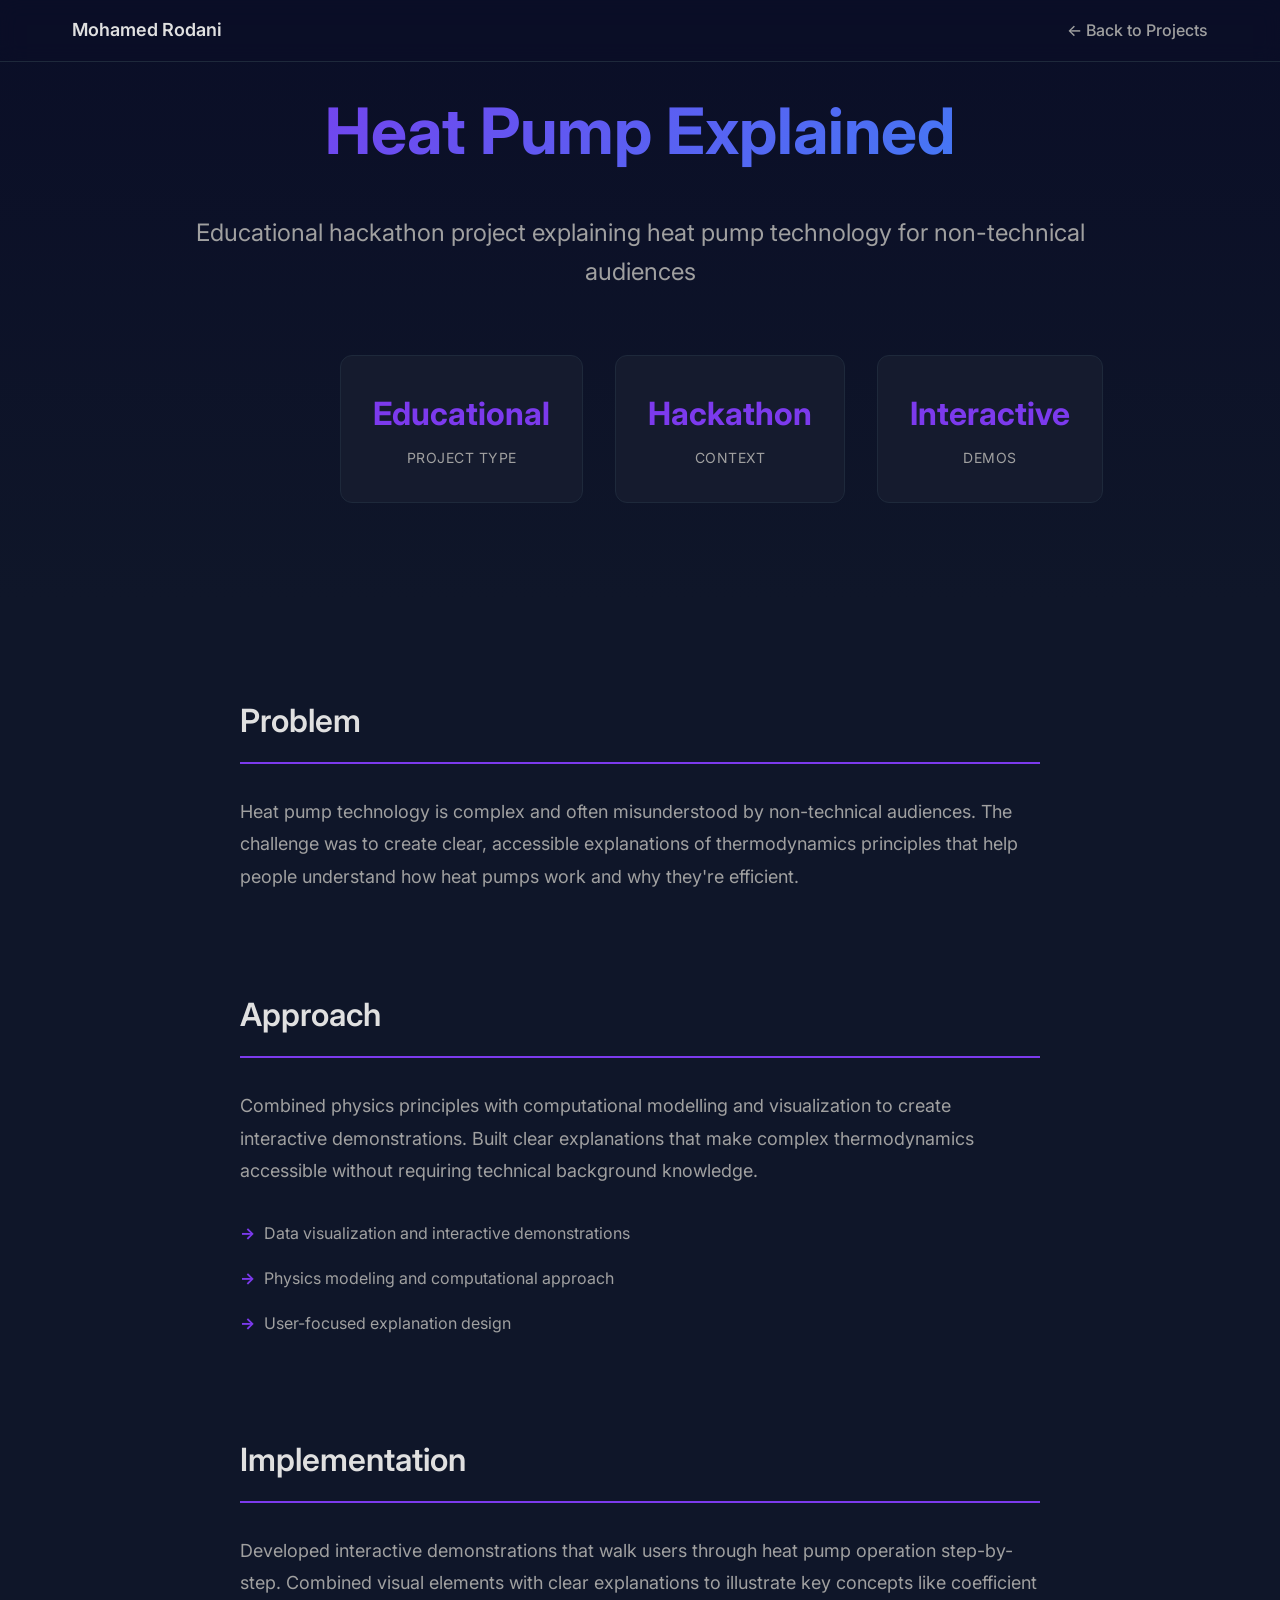
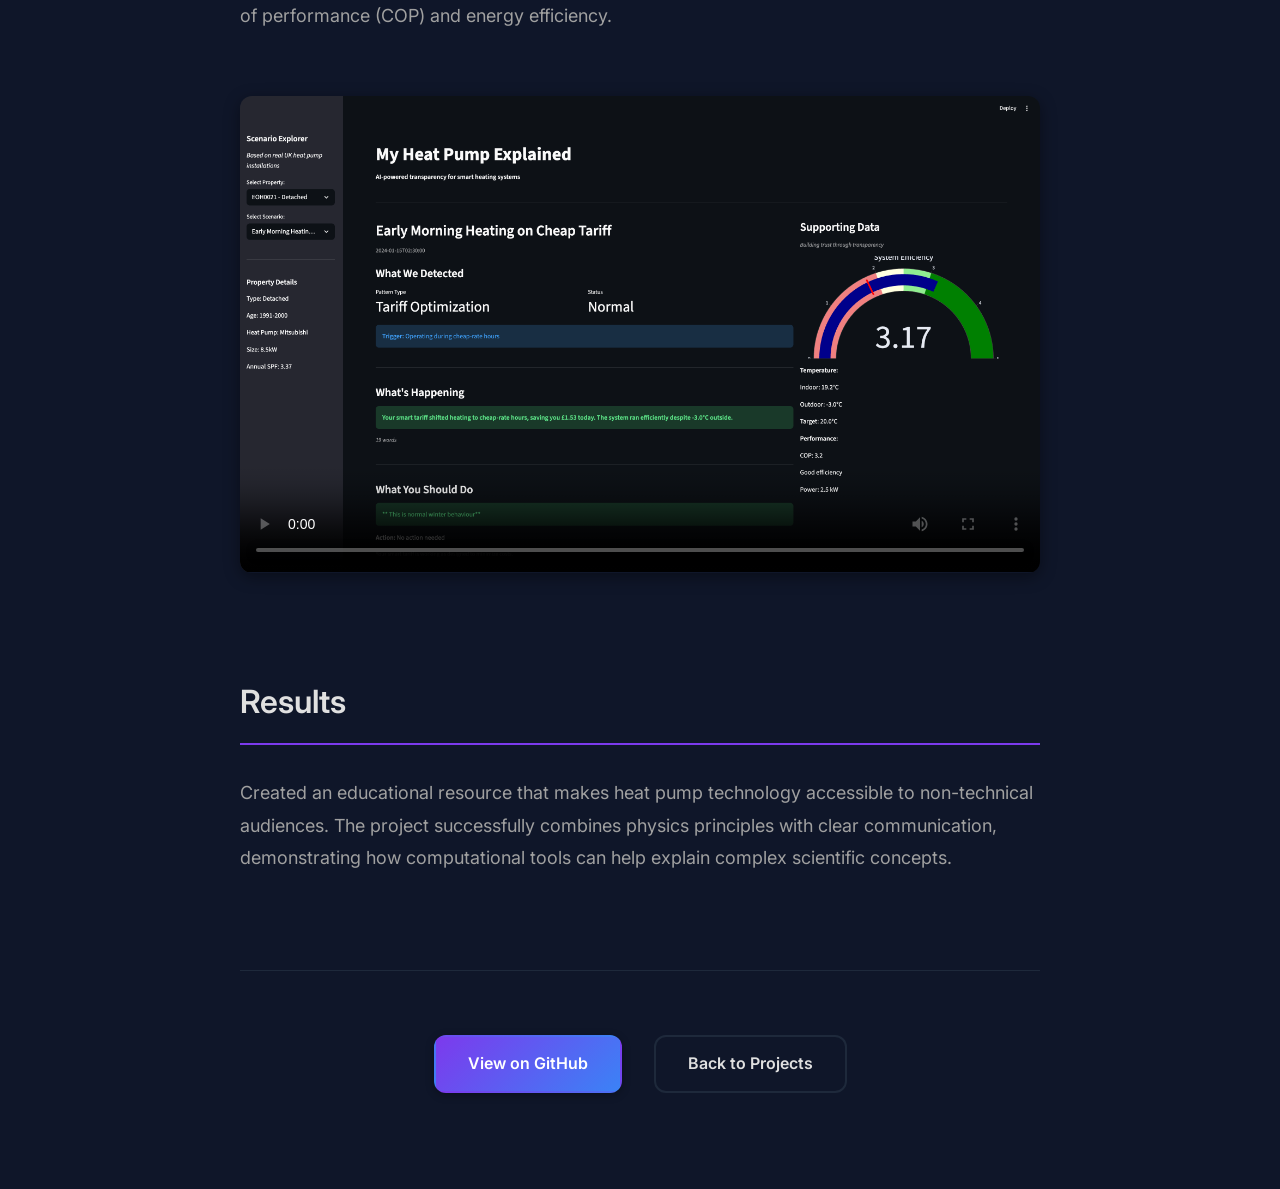
==== projects/heat-pump-explained.html @ 87fb7587 "Add case study pages, project CTAs, GitHub stats fixes, and assets - Added Case Study CTAs to 3 flag" ====
<!DOCTYPE html>
<html lang="en">
<head>
    <meta charset="UTF-8">
    <meta name="viewport" content="width=device-width, initial-scale=1.0">
    <title>Heat Pump Explained - Case Study | Mohamed Rodani</title>
    <link rel="stylesheet" href="../styles.css">
    <link rel="preconnect" href="https://fonts.googleapis.com">
    <link rel="preconnect" href="https://fonts.gstatic.com" crossorigin>
    <link href="https://fonts.googleapis.com/css2?family=Inter:wght@300;400;500;600;700&display=swap" rel="stylesheet">
</head>
<body>
    <!-- Navigation Bar -->
    <nav class="navbar" id="navbar" aria-label="Main navigation">
        <div class="nav-container">
            <div class="nav-logo">
                <a href="../index.html">Mohamed Rodani</a>
            </div>
            <a href="../index.html#projects" class="nav-link">← Back to Projects</a>
        </div>
    </nav>

    <!-- Case Study Hero -->
    <section class="case-study-hero">
        <div class="container">
            <div class="case-study-header reveal">
                <h1 class="case-study-title">Heat Pump Explained</h1>
                <p class="case-study-subtitle">Educational hackathon project explaining heat pump technology for non-technical audiences</p>
                <div class="case-study-metrics">
                    <div class="metric-item">
                        <div class="metric-value">Educational</div>
                        <div class="metric-label">Project Type</div>
                    </div>
                    <div class="metric-item">
                        <div class="metric-value">Hackathon</div>
                        <div class="metric-label">Context</div>
                    </div>
                    <div class="metric-item">
                        <div class="metric-value">Interactive</div>
                        <div class="metric-label">Demos</div>
                    </div>
                </div>
            </div>
        </div>
    </section>

    <!-- Case Study Content -->
    <section class="case-study-content">
        <div class="container">
            <div class="case-study-section reveal">
                <h2>Problem</h2>
                <p>Heat pump technology is complex and often misunderstood by non-technical audiences. The challenge was to create clear, accessible explanations of thermodynamics principles that help people understand how heat pumps work and why they're efficient.</p>
            </div>

            <div class="case-study-section reveal" data-delay="100">
                <h2>Approach</h2>
                <p>Combined physics principles with computational modelling and visualization to create interactive demonstrations. Built clear explanations that make complex thermodynamics accessible without requiring technical background knowledge.</p>
                <ul>
                    <li>Data visualization and interactive demonstrations</li>
                    <li>Physics modeling and computational approach</li>
                    <li>User-focused explanation design</li>
                </ul>
            </div>

            <div class="case-study-section reveal" data-delay="200">
                <h2>Implementation</h2>
                <p>Developed interactive demonstrations that walk users through heat pump operation step-by-step. Combined visual elements with clear explanations to illustrate key concepts like coefficient of performance (COP) and energy efficiency.</p>
                <div class="case-study-media">
                    <video class="case-study-video" controls poster="../assets/heat-pump.png">
                        <source src="../assets/demo_heat_pump_video.mp4" type="video/mp4">
                        Your browser does not support the video tag.
                    </video>
                </div>
            </div>

            <div class="case-study-section reveal" data-delay="300">
                <h2>Results</h2>
                <p>Created an educational resource that makes heat pump technology accessible to non-technical audiences. The project successfully combines physics principles with clear communication, demonstrating how computational tools can help explain complex scientific concepts.</p>
            </div>

            <div class="case-study-cta reveal" data-delay="400">
                <a href="https://github.com/M-Rodani1/My-Heat-pump-explained" target="_blank" class="btn btn-primary" rel="noopener noreferrer">View on GitHub</a>
                <a href="../index.html#projects" class="btn btn-secondary">Back to Projects</a>
            </div>
        </div>
    </section>

    <script src="../script.js"></script>
</body>
</html>
---- styles.css ----
/* ============================================
   CSS Variables & Base Styles
   ============================================ */

:root {
    /* Colors */
    --bg-primary: #0a0e27;
    --bg-secondary: #0f1629;
    --bg-card: #151b2e;
    --text-primary: #e0e0e0;
    --text-secondary: #a0a0a0;
    --accent-purple: #7c3aed;
    --accent-blue: #3b82f6;
    --accent-gradient: linear-gradient(135deg, #7c3aed 0%, #3b82f6 100%);
    --border-color: #1e293b;
    --shadow-sm: 0 2px 8px rgba(0, 0, 0, 0.3);
    --shadow-md: 0 4px 16px rgba(0, 0, 0, 0.4);
    --shadow-lg: 0 8px 32px rgba(124, 58, 237, 0.2);
    
    /* Spacing */
    --spacing-xs: 0.5rem;
    --spacing-sm: 1rem;
    --spacing-md: 2rem;
    --spacing-lg: 4rem;
    --spacing-xl: 6rem;
    
    /* Typography */
    --font-family: 'Inter', -apple-system, BlinkMacSystemFont, 'Segoe UI', sans-serif;
    --font-size-base: 1rem;
    --font-size-sm: 0.875rem;
    --font-size-lg: 1.125rem;
    --font-size-xl: 1.5rem;
    --font-size-2xl: 2rem;
    --font-size-3xl: 3rem;
    --font-size-4xl: 4rem;
    
    /* Transitions */
    --transition-fast: 0.2s ease;
    --transition-base: 0.3s ease;
    --transition-slow: 0.6s ease-out;
    
    /* Border Radius */
    --radius-sm: 0.5rem;
    --radius-md: 0.75rem;
    --radius-lg: 1rem;
}

* {
    margin: 0;
    padding: 0;
    box-sizing: border-box;
}

html {
    scroll-behavior: smooth;
}

body {
    font-family: var(--font-family);
    font-size: var(--font-size-base);
    line-height: 1.6;
    color: var(--text-primary);
    background-color: var(--bg-primary);
    overflow-x: hidden;
}

/* Skip Link for Accessibility */
.skip-link {
    position: absolute;
    top: -40px;
    left: 0;
    background: var(--accent-purple);
    color: white;
    padding: 8px;
    text-decoration: none;
    z-index: 10000;
    border-radius: 0 0 var(--radius-sm) 0;
}

.skip-link:focus {
    top: 0;
}

.container {
    max-width: 1200px;
    margin: 0 auto;
    padding: 0 var(--spacing-md);
}

section {
    padding: var(--spacing-xl) 0;
    min-height: 100vh;
    display: flex;
    flex-direction: column;
    justify-content: center;
}

/* ============================================
   Navigation Bar
   ============================================ */

.navbar {
    position: fixed;
    top: 0;
    left: 0;
    right: 0;
    z-index: 1000;
    background-color: rgba(10, 14, 39, 0.8);
    backdrop-filter: blur(10px);
    border-bottom: 1px solid var(--border-color);
    transition: background-color var(--transition-base), box-shadow var(--transition-base);
}

.navbar.scrolled {
    background-color: rgba(10, 14, 39, 0.95);
    box-shadow: var(--shadow-md);
}

.nav-container {
    max-width: 1200px;
    margin: 0 auto;
    padding: var(--spacing-sm) var(--spacing-md);
    display: flex;
    justify-content: space-between;
    align-items: center;
}

.nav-logo a {
    font-size: var(--font-size-lg);
    font-weight: 600;
    color: var(--text-primary);
    text-decoration: none;
    transition: color var(--transition-fast);
}

.nav-logo a:hover {
    color: var(--accent-purple);
}

.mobile-menu-toggle {
    display: none;
    flex-direction: column;
    gap: 4px;
    background: none;
    border: none;
    cursor: pointer;
    padding: 8px;
    z-index: 1001;
}

.mobile-menu-toggle:focus-visible {
    outline: 2px solid var(--accent-purple);
    outline-offset: 2px;
    border-radius: var(--radius-sm);
}

.mobile-menu-toggle span {
    width: 25px;
    height: 3px;
    background-color: var(--text-primary);
    transition: all 0.3s ease;
    border-radius: 2px;
}

.mobile-menu-toggle.active span:nth-child(1) {
    transform: rotate(45deg) translate(5px, 5px);
}

.mobile-menu-toggle.active span:nth-child(2) {
    opacity: 0;
}

.mobile-menu-toggle.active span:nth-child(3) {
    transform: rotate(-45deg) translate(7px, -6px);
}

.nav-links {
    display: flex;
    list-style: none;
    gap: var(--spacing-md);
}

.nav-link {
    color: var(--text-secondary);
    text-decoration: none;
    font-weight: 500;
    transition: color var(--transition-fast);
    position: relative;
}

.nav-link::after {
    content: '';
    position: absolute;
    bottom: -4px;
    left: 0;
    width: 0;
    height: 2px;
    background: var(--accent-gradient);
    transition: width var(--transition-base);
}

.nav-link:hover,
.nav-link:focus-visible {
    color: var(--text-primary);
    outline: 2px solid var(--accent-purple);
    outline-offset: 4px;
    border-radius: var(--radius-sm);
}

.nav-link:hover::after {
    width: 100%;
}

.nav-link.active {
    color: var(--text-primary);
}

.nav-link.active::after {
    width: 100%;
}

/* Mobile Navigation */
@media (max-width: 768px) {
    .mobile-menu-toggle {
        display: flex;
    }
    
    .nav-links {
        position: fixed;
        top: 60px;
        left: 0;
        right: 0;
        background: rgba(10, 14, 39, 0.98);
        backdrop-filter: blur(10px);
        flex-direction: column;
        padding: 2rem;
        gap: 1.5rem;
        transform: translateX(100%);
        transition: transform 0.3s ease;
        border-top: 1px solid var(--border-color);
        z-index: 1000;
    }
    
    .nav-links.active {
        transform: translateX(0);
    }
    
    .nav-links li {
        width: 100%;
    }
    
    .nav-link {
        display: block;
        width: 100%;
        padding: var(--spacing-sm) 0;
    }
}

/* ============================================
   Hero Section
   ============================================ */

.hero {
    min-height: 100vh;
    display: flex;
    align-items: center;
    padding-top: 80px;
    background: linear-gradient(180deg, var(--bg-primary) 0%, var(--bg-secondary) 100%);
}

.hero-container {
    max-width: 1200px;
    margin: 0 auto;
    padding: 0 var(--spacing-md);
    display: grid;
    grid-template-columns: 1fr 1fr;
    gap: var(--spacing-xl);
    align-items: center;
}

.hero-content {
    animation: fadeUp 0.8s ease-out;
}

.hero-title {
    font-size: var(--font-size-4xl);
    font-weight: 700;
    margin-bottom: var(--spacing-sm);
    background: var(--accent-gradient);
    -webkit-background-clip: text;
    -webkit-text-fill-color: transparent;
    background-clip: text;
}

.hero-subtitle {
    font-size: var(--font-size-xl);
    color: var(--text-secondary);
    margin-bottom: var(--spacing-md);
    font-weight: 500;
}

.hero-subtitle {
    font-size: var(--font-size-xl);
    color: var(--text-primary);
    margin-bottom: var(--spacing-md);
    font-weight: 600;
}

.hero-proof-chips {
    display: flex;
    flex-wrap: wrap;
    gap: var(--spacing-sm);
    margin-bottom: var(--spacing-lg);
}

.proof-chip {
    display: inline-block;
    padding: 0.5rem 1rem;
    background: rgba(124, 58, 237, 0.15);
    border: 1px solid rgba(124, 58, 237, 0.3);
    border-radius: var(--radius-md);
    color: var(--accent-purple);
    font-size: var(--font-size-sm);
    font-weight: 500;
}

.hero-buttons {
    display: flex;
    gap: var(--spacing-md);
    flex-wrap: wrap;
}

.btn {
    padding: 0.875rem 2rem;
    border-radius: var(--radius-md);
    text-decoration: none;
    font-weight: 600;
    transition: all var(--transition-base);
    display: inline-block;
    border: 2px solid transparent;
}

.btn-primary {
    background: var(--accent-gradient);
    color: white;
    box-shadow: var(--shadow-sm);
}

.btn-primary:hover,
.btn-primary:focus-visible {
    transform: translateY(-2px) scale(1.05);
    box-shadow: var(--shadow-lg);
    outline: 2px solid var(--accent-purple);
    outline-offset: 2px;
}

.btn-secondary {
    background: transparent;
    color: var(--text-primary);
    border-color: var(--border-color);
}

.btn-secondary:hover,
.btn-secondary:focus-visible {
    border-color: var(--accent-purple);
    background: rgba(124, 58, 237, 0.1);
    transform: translateY(-2px);
    outline: 2px solid var(--accent-purple);
    outline-offset: 2px;
}

.btn-outline {
    background: transparent;
    color: var(--text-secondary);
    border-color: var(--border-color);
}

.btn-outline:hover,
.btn-outline:focus-visible {
    border-color: var(--accent-purple);
    color: var(--accent-purple);
    background: rgba(124, 58, 237, 0.05);
    outline: 2px solid var(--accent-purple);
    outline-offset: 2px;
}

.cv-buttons {
    display: flex;
    gap: var(--spacing-sm);
    flex-wrap: wrap;
}

.hero-status {
    display: flex;
    justify-content: center;
}

.status-panel {
    background: var(--bg-card);
    border: 1px solid var(--border-color);
    border-radius: var(--radius-lg);
    padding: var(--spacing-lg);
    width: 100%;
    max-width: 400px;
    box-shadow: var(--shadow-md);
    transition: transform var(--transition-base), box-shadow var(--transition-base);
}

.status-panel:hover {
    transform: translateY(-4px);
    box-shadow: var(--shadow-lg);
}

.status-badge {
    display: inline-block;
    padding: var(--spacing-xs) var(--spacing-sm);
    background: rgba(124, 58, 237, 0.2);
    border: 1px solid var(--accent-purple);
    border-radius: var(--radius-sm);
    font-size: var(--font-size-sm);
    color: var(--accent-purple);
    margin-bottom: var(--spacing-md);
    font-weight: 500;
}

.status-tags {
    display: flex;
    flex-wrap: wrap;
    gap: var(--spacing-xs);
    margin-bottom: var(--spacing-md);
}

.tag {
    padding: 0.375rem 0.75rem;
    background: rgba(59, 130, 246, 0.1);
    border: 1px solid rgba(59, 130, 246, 0.3);
    border-radius: var(--radius-sm);
    font-size: var(--font-size-sm);
    color: var(--accent-blue);
}

.status-description {
    margin-top: var(--spacing-md);
    padding-top: var(--spacing-md);
    border-top: 1px solid var(--border-color);
    color: var(--text-secondary);
    font-size: var(--font-size-sm);
    line-height: 1.6;
    text-align: center;
}

.status-stats {
    display: grid;
    grid-template-columns: repeat(3, 1fr);
    gap: var(--spacing-md);
    margin-top: var(--spacing-md);
    padding-top: var(--spacing-md);
    border-top: 1px solid var(--border-color);
}

.stat-item {
    text-align: center;
}

.stat-number {
    font-size: var(--font-size-2xl);
    font-weight: 700;
    color: var(--text-primary);
    margin-bottom: var(--spacing-xs);
}

.stat-label {
    font-size: var(--font-size-sm);
    color: var(--text-secondary);
}

/* Mobile Hero */
@media (max-width: 968px) {
    .hero-container {
        grid-template-columns: 1fr;
        text-align: center;
    }
    
    .hero-title {
        font-size: var(--font-size-3xl);
    }
    
    .hero-buttons {
        justify-content: center;
    }
}

/* ============================================
   Section Titles
   ============================================ */

.section-title {
    font-size: var(--font-size-3xl);
    font-weight: 700;
    margin-bottom: var(--spacing-lg);
    padding-bottom: var(--spacing-md);
    text-align: center;
    color: var(--text-primary);
    border-bottom: 2px solid rgba(255, 255, 255, 0.2);
}

.project-subsection {
    margin-bottom: var(--spacing-xl);
}

.working-on-heading {
    font-size: var(--font-size-2xl);
    font-weight: 600;
    margin-bottom: var(--spacing-md);
    margin-top: var(--spacing-lg);
    padding-bottom: var(--spacing-sm);
    text-align: left;
    color: var(--accent-blue);
    border-bottom: 2px solid rgba(255, 255, 255, 0.2);
    display: flex;
    align-items: center;
    gap: var(--spacing-sm);
}

.working-on-heading::before {
    content: '🚧';
    font-size: 1.5rem;
}

.completed-projects-heading {
    font-size: var(--font-size-2xl);
    font-weight: 600;
    margin-bottom: var(--spacing-md);
    margin-top: var(--spacing-xl);
    padding-bottom: var(--spacing-sm);
    text-align: left;
    color: var(--accent-purple);
    border-bottom: 2px solid rgba(255, 255, 255, 0.2);
    display: flex;
    align-items: center;
    gap: var(--spacing-sm);
}

.completed-projects-heading::before {
    content: '✓';
    font-size: 1.5rem;
    color: var(--accent-purple);
    font-weight: bold;
}

/* ============================================
   Highlights Strip
   ============================================ */

.highlights-strip {
    background: var(--bg-card);
    border-top: 1px solid var(--border-color);
    border-bottom: 1px solid var(--border-color);
    padding: var(--spacing-md) 0;
}

.highlights-grid {
    display: grid;
    grid-template-columns: repeat(auto-fit, minmax(200px, 1fr));
    gap: var(--spacing-md);
}

.highlight-item {
    display: flex;
    flex-direction: column;
    align-items: center;
    text-align: center;
    padding: var(--spacing-md);
    background: var(--bg-primary);
    border: 1px solid var(--border-color);
    border-radius: var(--radius-md);
    text-decoration: none;
    color: var(--text-primary);
    transition: all var(--transition-base);
    cursor: pointer;
}

.highlight-item:hover {
    transform: translateY(-4px);
    border-color: var(--accent-purple);
    box-shadow: var(--shadow-md);
}

.highlight-item svg {
    margin-bottom: var(--spacing-sm);
    color: var(--accent-purple);
}

.highlight-label {
    font-weight: 600;
    margin-bottom: var(--spacing-xs);
    font-size: var(--font-size-sm);
}

.highlight-metric {
    font-size: var(--font-size-xs);
    color: var(--text-secondary);
}

/* ============================================
   About Section
   ============================================ */

.about {
    background-color: var(--bg-secondary);
}

.about-content {
    max-width: 900px;
    margin: 0 auto;
}

.about-intro {
    margin-bottom: var(--spacing-md);
}

.about-intro-text {
    font-size: var(--font-size-lg);
    color: var(--text-primary);
    line-height: 1.8;
    margin-bottom: 0;
}

.about-bullets {
    list-style: none;
    margin-bottom: var(--spacing-md);
    padding: 0;
}

.about-bullets li {
    font-size: var(--font-size-base);
    color: var(--text-secondary);
    line-height: 1.8;
    margin-bottom: var(--spacing-sm);
    padding-left: 1.5rem;
    position: relative;
}

.about-bullets li::before {
    content: '→';
    position: absolute;
    left: 0;
    color: var(--accent-purple);
    font-weight: bold;
}

.about-bullets li strong {
    color: var(--text-primary);
}

.about-expand {
    margin-top: var(--spacing-md);
}

.about-expand-btn {
    background: transparent;
    border: 1px solid var(--border-color);
    color: var(--text-secondary);
    padding: var(--spacing-sm) var(--spacing-md);
    border-radius: var(--radius-md);
    cursor: pointer;
    font-size: var(--font-size-sm);
    font-weight: 500;
    display: flex;
    align-items: center;
    gap: var(--spacing-xs);
    transition: all var(--transition-base);
}

.about-expand-btn:hover,
.about-expand-btn:focus-visible {
    border-color: var(--accent-purple);
    color: var(--accent-purple);
    outline: 2px solid var(--accent-purple);
    outline-offset: 2px;
}

.about-expand-btn[aria-expanded="true"] .expand-icon {
    transform: rotate(180deg);
}

.about-expand-btn .expand-icon {
    transition: transform var(--transition-base);
}

.about-more {
    margin-top: var(--spacing-md);
    padding-top: var(--spacing-md);
    border-top: 1px solid var(--border-color);
}

.about-more p {
    font-size: var(--font-size-base);
    color: var(--text-secondary);
    line-height: 1.8;
    margin-bottom: var(--spacing-md);
}

/* ============================================
   GitHub Stats Section
   ============================================ */

.github-stats {
    background-color: var(--bg-primary);
}

.github-stats-content {
    max-width: 900px;
    margin: 0 auto;
}

.github-stats-card {
    background: var(--bg-card);
    border: 1px solid var(--border-color);
    border-radius: var(--radius-lg);
    padding: var(--spacing-lg);
    box-shadow: var(--shadow-sm);
    text-align: center;
    transition: all var(--transition-base);
}

.github-stats-card:hover {
    transform: translateY(-4px);
    box-shadow: var(--shadow-md);
    border-color: var(--accent-purple);
}

.github-stats-header {
    display: flex;
    align-items: center;
    justify-content: center;
    margin-bottom: var(--spacing-md);
}

.github-stats-header h3 {
    font-size: var(--font-size-xl);
    font-weight: 600;
    color: var(--text-primary);
    margin: 0;
}

.github-stats-grid {
    display: grid;
    grid-template-columns: repeat(4, 1fr);
    gap: var(--spacing-md);
    margin-bottom: var(--spacing-lg);
}

@media (max-width: 768px) {
    .github-stats-grid {
        grid-template-columns: repeat(2, 1fr);
    }
}

.github-stat-item {
    text-align: center;
}

.stat-number {
    font-size: var(--font-size-3xl);
    font-weight: 700;
    color: var(--accent-purple);
    margin-bottom: var(--spacing-xs);
    line-height: 1;
}

.stat-label {
    font-size: var(--font-size-sm);
    color: var(--text-secondary);
    text-transform: uppercase;
    letter-spacing: 0.5px;
}

.github-heatmap-container {
    margin: var(--spacing-lg) 0;
    padding: var(--spacing-md);
    background: rgba(18, 18, 18, 0.5);
    border-radius: var(--radius-md);
    overflow: visible;
    width: 100%;
}

.github-heatmap {
    width: 100%;
    height: auto;
    max-width: 100%;
    border-radius: var(--radius-sm);
    display: block;
    object-fit: contain;
}

.github-featured-repos-container {
    margin: var(--spacing-lg) 0;
    display: grid;
    grid-template-columns: repeat(auto-fit, minmax(280px, 1fr));
    gap: var(--spacing-md);
}

.featured-repo-card {
    background: var(--bg-primary);
    border: 1px solid var(--border-color);
    border-radius: var(--radius-md);
    padding: var(--spacing-md);
    text-decoration: none;
    color: var(--text-primary);
    transition: all var(--transition-base);
    display: block;
}

.featured-repo-card:hover {
    border-color: var(--accent-purple);
    transform: translateY(-4px);
    box-shadow: var(--shadow-md);
}

.repo-header {
    display: flex;
    justify-content: space-between;
    align-items: center;
    margin-bottom: var(--spacing-xs);
}

.repo-name {
    font-size: var(--font-size-lg);
    font-weight: 600;
    color: var(--accent-purple);
    margin: 0;
}

.repo-language {
    font-size: var(--font-size-xs);
    color: var(--text-secondary);
    padding: 0.25rem 0.5rem;
    background: var(--bg-card);
    border-radius: var(--radius-sm);
}

.repo-description {
    color: var(--text-secondary);
    font-size: var(--font-size-sm);
    margin-bottom: var(--spacing-sm);
    line-height: 1.5;
}

.repo-stats {
    display: flex;
    gap: var(--spacing-md);
    align-items: center;
    flex-wrap: wrap;
}

.repo-stat {
    display: flex;
    align-items: center;
    gap: 0.25rem;
    color: var(--text-secondary);
    font-size: var(--font-size-xs);
}

.repo-stat svg {
    width: 14px;
    height: 14px;
}

.repo-updated {
    color: var(--text-secondary);
    font-size: var(--font-size-xs);
    margin-left: auto;
}

.github-actions {
    margin-top: var(--spacing-lg);
    text-align: center;
    display: flex;
    gap: var(--spacing-md);
    justify-content: center;
    flex-wrap: wrap;
}

.github-link-btn {
    display: inline-block;
    padding: 0.75rem 1.5rem;
    background: transparent;
    border: 2px solid var(--accent-purple);
    border-radius: var(--radius-md);
    color: var(--accent-purple);
    text-decoration: none;
    font-weight: 600;
    transition: all var(--transition-base);
}

.github-link-btn:hover {
    background: var(--accent-purple);
    color: white;
    transform: translateY(-2px);
}

.skeleton {
    background: linear-gradient(90deg, var(--bg-card) 25%, var(--border-color) 50%, var(--bg-card) 75%);
    background-size: 200% 100%;
    animation: loading 1.5s infinite;
    border-radius: var(--radius-sm);
}

@keyframes loading {
    0% { background-position: 200% 0; }
    100% { background-position: -200% 0; }
}

/* Respect prefers-reduced-motion */
@media (prefers-reduced-motion: reduce) {
    *,
    *::before,
    *::after {
        animation-duration: 0.01ms !important;
        animation-iteration-count: 1 !important;
        transition-duration: 0.01ms !important;
        scroll-behavior: auto !important;
    }
}

.gcse-details {
    margin-top: var(--spacing-xs);
}

.gcse-details summary {
    cursor: pointer;
    color: var(--text-secondary);
    font-weight: 500;
    list-style: none;
    padding: var(--spacing-xs) 0;
}

.gcse-details summary::-webkit-details-marker {
    display: none;
}

.gcse-details summary::before {
    content: '▶';
    display: inline-block;
    margin-right: var(--spacing-xs);
    transition: transform var(--transition-base);
    color: var(--accent-purple);
}

.gcse-details[open] summary::before {
    transform: rotate(90deg);
}

.gcse-details .timeline-description {
    margin-top: var(--spacing-sm);
    padding-left: 1.5rem;
}

/* ============================================
   Case Study Pages
   ============================================ */

.case-study-hero {
    min-height: 60vh;
    display: flex;
    align-items: center;
    padding-top: 80px;
    background: linear-gradient(180deg, var(--bg-primary) 0%, var(--bg-secondary) 100%);
}

.case-study-header {
    text-align: center;
    max-width: 900px;
    margin: 0 auto;
}

.case-study-title {
    font-size: var(--font-size-4xl);
    font-weight: 700;
    margin-bottom: var(--spacing-md);
    background: var(--accent-gradient);
    -webkit-background-clip: text;
    -webkit-text-fill-color: transparent;
    background-clip: text;
}

.case-study-subtitle {
    font-size: var(--font-size-xl);
    color: var(--text-secondary);
    margin-bottom: var(--spacing-lg);
    line-height: 1.6;
}

.case-study-metrics {
    display: grid;
    grid-template-columns: repeat(3, 1fr);
    gap: var(--spacing-md);
    max-width: 600px;
    margin: 0 auto;
}

.metric-item {
    text-align: center;
    padding: var(--spacing-md);
    background: var(--bg-card);
    border: 1px solid var(--border-color);
    border-radius: var(--radius-md);
}

.metric-value {
    font-size: var(--font-size-2xl);
    font-weight: 700;
    color: var(--accent-purple);
    margin-bottom: var(--spacing-xs);
}

.metric-label {
    font-size: var(--font-size-sm);
    color: var(--text-secondary);
    text-transform: uppercase;
    letter-spacing: 0.5px;
}

.case-study-content {
    background-color: var(--bg-secondary);
    padding: var(--spacing-xl) 0;
}

.case-study-section {
    max-width: 800px;
    margin: 0 auto var(--spacing-xl);
}

.case-study-section h2 {
    font-size: var(--font-size-2xl);
    font-weight: 600;
    color: var(--text-primary);
    margin-bottom: var(--spacing-md);
    padding-bottom: var(--spacing-sm);
    border-bottom: 2px solid var(--accent-purple);
}

.case-study-section p {
    color: var(--text-secondary);
    line-height: 1.8;
    margin-bottom: var(--spacing-md);
    font-size: var(--font-size-lg);
}

.case-study-section ul {
    list-style: none;
    padding: 0;
    margin: var(--spacing-md) 0;
}

.case-study-section ul li {
    color: var(--text-secondary);
    line-height: 1.8;
    padding-left: 1.5rem;
    position: relative;
    margin-bottom: var(--spacing-sm);
}

.case-study-section ul li::before {
    content: '→';
    position: absolute;
    left: 0;
    color: var(--accent-purple);
    font-weight: bold;
}

.case-study-media {
    margin: var(--spacing-lg) 0;
    text-align: center;
}

.case-study-image {
    max-width: 100%;
    height: auto;
    border-radius: var(--radius-md);
    box-shadow: var(--shadow-md);
    cursor: pointer;
}

.case-study-video {
    max-width: 100%;
    border-radius: var(--radius-md);
    box-shadow: var(--shadow-md);
}

.case-study-cta {
    max-width: 800px;
    margin: var(--spacing-xl) auto 0;
    display: flex;
    gap: var(--spacing-md);
    justify-content: center;
    flex-wrap: wrap;
    padding-top: var(--spacing-lg);
    border-top: 1px solid var(--border-color);
}

@media (max-width: 768px) {
    .case-study-metrics {
        grid-template-columns: 1fr;
    }
    
    .case-study-title {
        font-size: var(--font-size-3xl);
    }
    
    .case-study-cta {
        flex-direction: column;
    }
    
    .case-study-cta .btn {
        width: 100%;
    }
}

/* ============================================
   Projects Section
   ============================================ */

.projects-grid {
    display: grid;
    grid-template-columns: repeat(auto-fit, minmax(300px, 1fr));
    gap: var(--spacing-md);
    margin-top: var(--spacing-lg);
}

.project-card {
    background: var(--bg-card);
    border: 1px solid var(--border-color);
    border-radius: var(--radius-lg);
    padding: var(--spacing-lg);
    transition: all var(--transition-base);
    box-shadow: var(--shadow-sm);
    display: flex;
    flex-direction: column;
    height: auto;
}

.project-card:hover {
    transform: translateY(-8px);
    box-shadow: var(--shadow-lg);
    border-color: var(--accent-purple);
}

.project-header {
    display: flex;
    justify-content: space-between;
    align-items: flex-start;
    margin-bottom: var(--spacing-sm);
    gap: var(--spacing-sm);
}

.project-title {
    font-size: var(--font-size-xl);
    font-weight: 600;
    color: var(--text-primary);
    margin: 0;
    flex: 1;
}

.project-external-link {
    color: var(--text-secondary);
    text-decoration: none;
    display: flex;
    align-items: center;
    transition: color var(--transition-fast), transform var(--transition-fast);
    flex-shrink: 0;
}

.project-external-link:hover {
    color: var(--accent-purple);
    transform: translate(2px, -2px);
}

.project-external-link svg {
    width: 20px;
    height: 20px;
}

.project-description {
    color: var(--text-secondary);
    margin-bottom: var(--spacing-md);
    line-height: 1.7;
}

.project-results-chips {
    display: flex;
    flex-wrap: wrap;
    gap: var(--spacing-xs);
    margin-bottom: var(--spacing-md);
}

.result-chip {
    display: inline-block;
    padding: 0.375rem 0.75rem;
    background: rgba(124, 58, 237, 0.15);
    border: 1px solid rgba(124, 58, 237, 0.3);
    border-radius: var(--radius-sm);
    color: var(--accent-purple);
    font-size: var(--font-size-sm);
    font-weight: 500;
}

.project-ownership {
    list-style: none;
    padding: 0;
    margin-bottom: var(--spacing-md);
}

.project-ownership li {
    color: var(--text-secondary);
    font-size: var(--font-size-sm);
    line-height: 1.6;
    padding-left: 1.5rem;
    position: relative;
    margin-bottom: var(--spacing-xs);
}

.project-ownership li::before {
    content: '→';
    position: absolute;
    left: 0;
    color: var(--accent-purple);
    font-weight: bold;
}

.project-cta-buttons {
    display: flex;
    gap: var(--spacing-sm);
    flex-wrap: wrap;
    margin-bottom: var(--spacing-md);
}

.project-cta-buttons .btn {
    flex: 1;
    min-width: 120px;
    text-align: center;
}

.project-media {
    width: 100%;
    background: #000;
    border-radius: var(--radius-md);
    margin-bottom: var(--spacing-sm);
    display: flex;
    align-items: center;
    justify-content: center;
    overflow: hidden;
}

.project-placeholder {
    background: var(--bg-card);
    border: 1px solid var(--border-color);
    border-radius: var(--radius-lg);
    padding: var(--spacing-lg);
    text-align: center;
    font-family: var(--font-family);
    display: flex;
    flex-direction: column;
    align-items: center;
    justify-content: center;
    gap: var(--spacing-md);
    width: 100%;
    height: 100%;
}

.project-placeholder-title {
    color: var(--accent-purple);
    font-size: 1.5rem;
    font-weight: 600;
    letter-spacing: 0.05em;
    text-transform: lowercase;
}

.project-placeholder-text {
    color: var(--text-secondary);
    font-size: var(--font-size-base);
    line-height: 1.6;
    max-width: 500px;
}

.project-image {
    width: 100%;
    height: auto;
    object-fit: contain;
    border-radius: var(--radius-md);
    cursor: pointer;
    transition: opacity var(--transition-fast);
    display: block;
}

.project-image:hover {
    opacity: 0.9;
}

.project-video {
    width: 100%;
    height: 100%;
    object-fit: contain;
    border-radius: var(--radius-md);
    background: #000;
}

.project-links {
    display: flex;
    flex-wrap: wrap;
    gap: var(--spacing-sm);
    margin-top: var(--spacing-md);
    margin-bottom: var(--spacing-sm);
}

.project-link {
    display: inline-flex;
    align-items: center;
    padding: 0.5rem 1rem;
    background: transparent;
    border: 1px solid var(--accent-purple);
    border-radius: var(--radius-md);
    color: var(--accent-purple);
    text-decoration: none;
    font-size: var(--font-size-sm);
    font-weight: 500;
    transition: all var(--transition-base);
}

.project-link:hover {
    background: var(--accent-purple);
    color: white;
    transform: translateY(-2px);
    box-shadow: 0 4px 12px rgba(124, 58, 237, 0.3);
}

.project-link svg {
    width: 16px;
    height: 16px;
    margin-right: 0.5rem;
}

.project-tech {
    display: flex;
    flex-wrap: wrap;
    gap: var(--spacing-xs);
    margin-top: var(--spacing-sm);
}

.tech-badge {
    padding: 0.375rem 0.75rem;
    background: rgba(30, 41, 59, 0.8);
    border: 1px solid var(--border-color);
    border-radius: var(--radius-sm);
    font-size: var(--font-size-sm);
    color: var(--text-secondary);
    transition: all var(--transition-fast);
}

.tech-badge:hover {
    border-color: var(--accent-purple);
    color: var(--text-primary);
}

/* ============================================
   Experience Section
   ============================================ */

.experience {
    background-color: var(--bg-secondary);
}

.education {
    background-color: var(--bg-primary);
}

.timeline {
    max-width: 800px;
    margin: 0 auto;
    position: relative;
    padding-left: var(--spacing-md);
}

.timeline::before {
    content: '';
    position: absolute;
    left: 0;
    top: 0;
    bottom: 0;
    width: 2px;
    background: var(--accent-gradient);
}

.timeline-item {
    position: relative;
    margin-bottom: var(--spacing-xl);
    padding-left: var(--spacing-lg);
}

.timeline-item::before {
    content: '';
    position: absolute;
    left: -6px;
    top: 0;
    width: 12px;
    height: 12px;
    border-radius: 50%;
    background: var(--accent-purple);
    border: 2px solid var(--bg-secondary);
}

.timeline-content {
    background: var(--bg-card);
    border: 1px solid var(--border-color);
    border-radius: var(--radius-lg);
    padding: var(--spacing-lg);
    box-shadow: var(--shadow-sm);
    transition: all var(--transition-base);
}

.timeline-content:hover {
    transform: translateX(8px);
    box-shadow: var(--shadow-md);
    border-color: var(--accent-purple);
}

.timeline-date {
    color: var(--accent-purple);
    font-weight: 600;
    font-size: var(--font-size-sm);
    margin-bottom: var(--spacing-xs);
}

.timeline-title {
    font-size: var(--font-size-xl);
    font-weight: 600;
    margin-bottom: var(--spacing-xs);
    color: var(--text-primary);
}

.timeline-role {
    color: var(--accent-blue);
    font-weight: 500;
    margin-bottom: var(--spacing-sm);
}

.timeline-description {
    color: var(--text-secondary);
    line-height: 1.7;
    list-style: none;
    padding-left: 0;
    margin: 0;
}

.timeline-description li {
    margin-bottom: var(--spacing-sm);
    padding-left: var(--spacing-md);
    position: relative;
}

.timeline-description li::before {
    content: '▹';
    position: absolute;
    left: 0;
    color: var(--accent-purple);
}

.timeline-description li:last-child {
    margin-bottom: 0;
}

.timeline-description strong {
    color: var(--text-primary);
    font-weight: 600;
}

/* ============================================
   Recent Activity Timeline
   ============================================ */

.highlights {
    background-color: var(--bg-primary);
}

.highlights-list {
    display: grid;
    grid-template-columns: repeat(auto-fit, minmax(280px, 1fr));
    gap: var(--spacing-md);
    max-width: 1000px;
    margin: 0 auto;
}

.highlight-card {
    background: var(--bg-card);
    padding: var(--spacing-md);
    border-radius: var(--radius-md);
    border: 1px solid var(--border-color);
    transition: all var(--transition-base);
}

.highlight-card:hover {
    transform: translateY(-4px);
    border-color: var(--accent-purple);
    box-shadow: var(--shadow-md);
}

.highlight-card-title {
    font-size: var(--font-size-lg);
    color: var(--text-primary);
    margin-bottom: var(--spacing-xs);
    font-weight: 600;
}

.highlight-card-description {
    color: var(--text-secondary);
    line-height: 1.6;
    font-size: var(--font-size-sm);
}

.activity-content {
    background: var(--bg-card);
    border: 1px solid var(--border-color);
    border-radius: var(--radius-md);
    padding: var(--spacing-md);
    transition: all var(--transition-base);
}

.activity-content:hover {
    transform: translateX(4px);
    box-shadow: var(--shadow-sm);
    border-color: var(--accent-purple);
}

.activity-title {
    font-size: var(--font-size-lg);
    font-weight: 600;
    margin-bottom: var(--spacing-xs);
    color: var(--text-primary);
}

.activity-description {
    color: var(--text-secondary);
    font-size: var(--font-size-sm);
    line-height: 1.6;
    margin: 0;
}

/* ============================================
   Skills Section
   ============================================ */

.skills-grid {
    display: grid;
    grid-template-columns: repeat(auto-fit, minmax(250px, 1fr));
    gap: var(--spacing-md);
    margin-top: var(--spacing-lg);
}

.skill-card {
    background: var(--bg-card);
    border: 1px solid var(--border-color);
    border-radius: var(--radius-lg);
    padding: var(--spacing-lg);
    transition: all var(--transition-base);
    box-shadow: var(--shadow-sm);
}

.skill-card:hover {
    transform: scale(1.05);
    border-color: var(--accent-purple);
    box-shadow: var(--shadow-md);
}

.skill-category {
    font-size: var(--font-size-xl);
    font-weight: 600;
    margin-bottom: var(--spacing-md);
    color: var(--text-primary);
    border-bottom: 2px solid var(--accent-purple);
    padding-bottom: var(--spacing-xs);
}

.skills-legend {
    display: flex;
    justify-content: center;
    gap: var(--spacing-md);
    margin-bottom: var(--spacing-lg);
    flex-wrap: wrap;
}

.legend-item {
    display: flex;
    align-items: center;
    gap: var(--spacing-xs);
    color: var(--text-secondary);
    font-size: var(--font-size-sm);
}

.legend-dot {
    width: 12px;
    height: 12px;
    border-radius: 50%;
    display: inline-block;
}

.legend-dot.proficient {
    background: var(--accent-purple);
    box-shadow: 0 0 8px rgba(124, 58, 237, 0.5);
}

.legend-dot.comfortable {
    background: var(--accent-blue);
    box-shadow: 0 0 8px rgba(59, 130, 246, 0.5);
}

.legend-dot.learning {
    background: var(--text-secondary);
}

.skill-card-proficient {
    border-color: var(--accent-purple);
    border-width: 2px;
    background: linear-gradient(135deg, rgba(124, 58, 237, 0.05) 0%, var(--bg-card) 100%);
}

.skill-card-proficient .skill-category {
    color: var(--accent-purple);
}

.skill-card-comfortable {
    border-color: var(--accent-blue);
}

.skill-card-comfortable .skill-category {
    border-bottom-color: var(--accent-blue);
}

.skill-list {
    list-style: none;
    color: var(--text-secondary);
}

.skill-list li {
    padding: var(--spacing-xs) 0;
    position: relative;
    padding-left: var(--spacing-md);
}

.skill-list li::before {
    content: '▹';
    position: absolute;
    left: 0;
    color: var(--accent-purple);
}

/* ============================================
   Contact Section
   ============================================ */

.contact {
    background-color: var(--bg-secondary);
}

.contact-intro {
    text-align: center;
    color: var(--text-primary);
    font-size: var(--font-size-lg);
    margin-bottom: var(--spacing-lg);
    max-width: 700px;
    margin-left: auto;
    margin-right: auto;
}

.contact-actions {
    max-width: 600px;
    margin: 0 auto var(--spacing-lg);
}

.contact-email-block {
    margin-bottom: var(--spacing-md);
    text-align: center;
}

.contact-label {
    display: block;
    color: var(--text-secondary);
    font-size: var(--font-size-sm);
    margin-bottom: var(--spacing-xs);
    text-transform: uppercase;
    letter-spacing: 0.5px;
}

.email-container {
    display: flex;
    align-items: center;
    justify-content: center;
    gap: var(--spacing-sm);
    flex-wrap: wrap;
}

.email-link {
    color: var(--accent-purple);
    text-decoration: none;
    font-size: var(--font-size-lg);
    font-weight: 600;
    transition: color var(--transition-base);
}

.email-link:hover {
    color: var(--accent-blue);
}

.btn-copy {
    background: var(--bg-card);
    border: 1px solid var(--border-color);
    color: var(--text-secondary);
    padding: 0.5rem 1rem;
    border-radius: var(--radius-md);
    cursor: pointer;
    display: flex;
    align-items: center;
    gap: var(--spacing-xs);
    font-size: var(--font-size-sm);
    transition: all var(--transition-base);
}

.btn-copy:hover,
.btn-copy:focus-visible {
    border-color: var(--accent-purple);
    color: var(--accent-purple);
    background: rgba(124, 58, 237, 0.1);
    outline: 2px solid var(--accent-purple);
    outline-offset: 2px;
}

.copy-success {
    color: #10b981;
    font-size: var(--font-size-sm);
    font-weight: 500;
}

.contact-links {
    display: flex;
    justify-content: center;
    gap: var(--spacing-md);
    flex-wrap: wrap;
}

.contact-link {
    display: flex;
    align-items: center;
    gap: var(--spacing-xs);
    color: var(--text-primary);
    text-decoration: none;
    padding: var(--spacing-sm) var(--spacing-md);
    border: 1px solid var(--border-color);
    border-radius: var(--radius-md);
    transition: all var(--transition-base);
    background: var(--bg-card);
}

.contact-link:hover,
.contact-link:focus-visible {
    border-color: var(--accent-purple);
    color: var(--accent-purple);
    transform: translateY(-2px);
    box-shadow: var(--shadow-sm);
    outline: 2px solid var(--accent-purple);
    outline-offset: 2px;
}

.contact-form-wrapper {
    max-width: 600px;
    margin: var(--spacing-lg) auto 0;
    background: var(--bg-card);
    padding: var(--spacing-lg);
    border-radius: var(--radius-lg);
    border: 1px solid var(--border-color);
}

.contact-form {
    display: flex;
    flex-direction: column;
    gap: var(--spacing-md);
}

.form-group {
    display: flex;
    flex-direction: column;
    gap: var(--spacing-xs);
}

.form-group label {
    color: var(--text-primary);
    font-size: var(--font-size-sm);
    font-weight: 500;
}

.form-group input,
.form-group textarea {
    background: var(--bg-primary);
    border: 1px solid var(--border-color);
    border-radius: var(--radius-md);
    padding: var(--spacing-sm) var(--spacing-md);
    color: var(--text-primary);
    font-size: var(--font-size-base);
    font-family: var(--font-family);
    transition: border-color var(--transition-base);
}

.form-group input:focus,
.form-group textarea:focus {
    outline: none;
    border-color: var(--accent-purple);
}

.form-group textarea {
    resize: vertical;
    min-height: 120px;
}

.form-message {
    padding: var(--spacing-sm);
    border-radius: var(--radius-md);
    font-size: var(--font-size-sm);
    text-align: center;
    margin-top: var(--spacing-sm);
}

.form-message.success {
    background: rgba(16, 185, 129, 0.1);
    color: #10b981;
    border: 1px solid rgba(16, 185, 129, 0.3);
}

.form-message.error {
    background: rgba(239, 68, 68, 0.1);
    color: #ef4444;
    border: 1px solid rgba(239, 68, 68, 0.3);
}

.contact-text {
    text-align: center;
    color: var(--text-secondary);
    font-size: var(--font-size-lg);
    margin-bottom: var(--spacing-lg);
    max-width: 600px;
    margin-left: auto;
    margin-right: auto;
}

.contact-chips {
    display: flex;
    justify-content: center;
    gap: var(--spacing-md);
    flex-wrap: wrap;
}

.contact-chip {
    background: var(--bg-card);
    border: 1px solid var(--border-color);
    border-radius: var(--radius-md);
    padding: var(--spacing-md) var(--spacing-lg);
    text-decoration: none;
    color: var(--text-primary);
    font-weight: 500;
    transition: all var(--transition-base);
    position: relative;
    overflow: hidden;
    box-shadow: var(--shadow-sm);
}

.contact-chip::before {
    content: '';
    position: absolute;
    top: 50%;
    left: 50%;
    width: 0;
    height: 0;
    border-radius: 50%;
    background: rgba(124, 58, 237, 0.3);
    transform: translate(-50%, -50%);
    transition: width 0.6s ease, height 0.6s ease;
}

.contact-chip:hover::before {
    width: 300px;
    height: 300px;
}

.contact-chip:hover {
    transform: translateY(-4px);
    border-color: var(--accent-purple);
    box-shadow: var(--shadow-lg);
}

.contact-chip span {
    position: relative;
    z-index: 1;
}

.contact-chip .ripple {
    position: absolute;
    border-radius: 50%;
    background: rgba(124, 58, 237, 0.4);
    transform: scale(0);
    animation: ripple-animation 0.6s ease-out;
    pointer-events: none;
}

@keyframes ripple-animation {
    to {
        transform: scale(4);
        opacity: 0;
    }
}

/* ============================================
   Footer
   ============================================ */

.footer {
    background-color: var(--bg-primary);
    border-top: 1px solid var(--border-color);
    padding: var(--spacing-md) 0;
    text-align: center;
}

.footer-text {
    color: var(--text-secondary);
    font-size: var(--font-size-sm);
}

/* ============================================
   Animation Classes
   ============================================ */

.reveal {
    opacity: 0;
    transform: translateY(24px);
    transition: opacity var(--transition-slow), transform var(--transition-slow);
}

.reveal.visible {
    opacity: 1;
    transform: translateY(0);
}

.reveal-left {
    opacity: 0;
    transform: translateX(-24px);
    transition: opacity var(--transition-slow), transform var(--transition-slow);
}

.reveal-left.visible {
    opacity: 1;
    transform: translateX(0);
}

.reveal-right {
    opacity: 0;
    transform: translateX(24px);
    transition: opacity var(--transition-slow), transform var(--transition-slow);
}

.reveal-right.visible {
    opacity: 1;
    transform: translateX(0);
}

/* Keyframe Animations */
@keyframes fadeUp {
    from {
        opacity: 0;
        transform: translateY(30px);
    }
    to {
        opacity: 1;
        transform: translateY(0);
    }
}

/* ============================================
   Responsive Design
   ============================================ */

@media (max-width: 768px) {
    :root {
        --font-size-4xl: 2.5rem;
        --font-size-3xl: 2rem;
        --font-size-2xl: 1.5rem;
        --spacing-xl: 3rem;
        --spacing-lg: 2rem;
    }
    
    section {
        padding: var(--spacing-lg) 0;
        min-height: auto;
    }
    
    .hero {
        min-height: 90vh;
        padding-top: 100px;
    }
    
    .projects-grid {
        grid-template-columns: 1fr;
    }
    
    .skills-grid {
        grid-template-columns: 1fr;
    }
    
    .timeline {
        padding-left: var(--spacing-sm);
    }
    
    .timeline-item {
        padding-left: var(--spacing-md);
    }
    
    .github-stats-grid {
        grid-template-columns: 1fr;
        gap: var(--spacing-sm);
    }
    
    .stat-number {
        font-size: var(--font-size-2xl);
    }
    
    .github-heatmap-container {
        margin: var(--spacing-md) 0;
        padding: var(--spacing-sm);
    }
    
    .activity-timeline {
        padding-left: var(--spacing-sm);
    }
    
    .activity-item {
        padding-left: var(--spacing-md);
    }
    
    .activity-content {
        padding: var(--spacing-sm);
    }
    
    .project-links {
        flex-direction: column;
        gap: var(--spacing-xs);
    }
    
    .project-link {
        width: 100%;
        justify-content: center;
    }
}

/* ============================================
   Lightbox Modal
   ============================================ */

.lightbox {
    display: none;
    position: fixed;
    z-index: 9999;
    left: 0;
    top: 0;
    width: 100%;
    height: 100%;
    background-color: rgba(0, 0, 0, 0.95);
    backdrop-filter: blur(10px);
    animation: fadeIn 0.3s ease;
}

.lightbox.active {
    display: flex;
    align-items: center;
    justify-content: center;
}

.lightbox-content {
    max-width: 90%;
    max-height: 90%;
    object-fit: contain;
    border-radius: var(--radius-md);
    box-shadow: 0 8px 32px rgba(0, 0, 0, 0.5);
    animation: zoomIn 0.3s ease;
}

.lightbox-close {
    position: absolute;
    top: 20px;
    right: 35px;
    color: var(--text-primary);
    font-size: 3rem;
    font-weight: 300;
    cursor: pointer;
    transition: color var(--transition-fast), transform var(--transition-fast);
    z-index: 10000;
    line-height: 1;
}

.lightbox-close:hover {
    color: var(--accent-purple);
    transform: scale(1.1);
}

.lightbox-caption {
    position: absolute;
    bottom: 20px;
    left: 50%;
    transform: translateX(-50%);
    color: var(--text-primary);
    font-size: var(--font-size-lg);
    text-align: center;
    background: rgba(0, 0, 0, 0.7);
    padding: var(--spacing-sm) var(--spacing-md);
    border-radius: var(--radius-md);
    max-width: 80%;
}

@keyframes fadeIn {
    from {
        opacity: 0;
    }
    to {
        opacity: 1;
    }
}

@keyframes zoomIn {
    from {
        transform: scale(0.8);
        opacity: 0;
    }
    to {
        transform: scale(1);
        opacity: 1;
    }
}
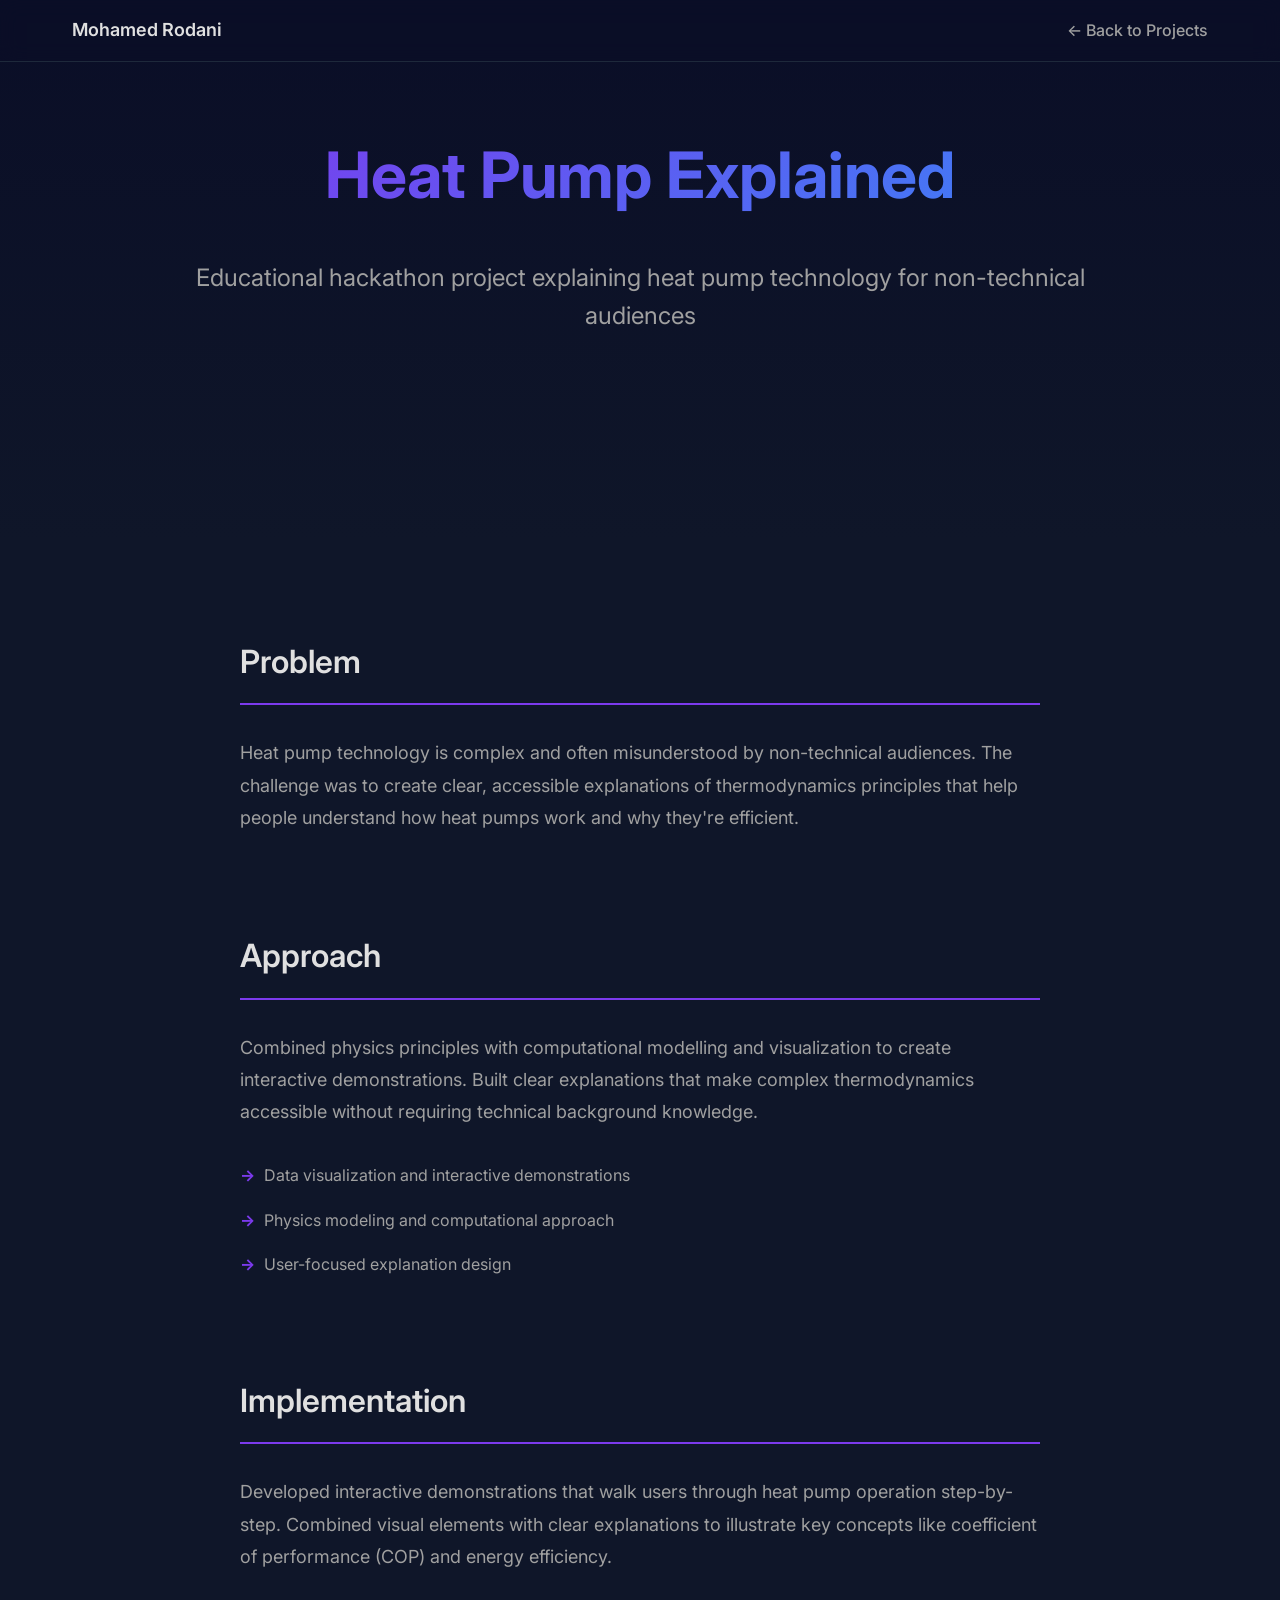
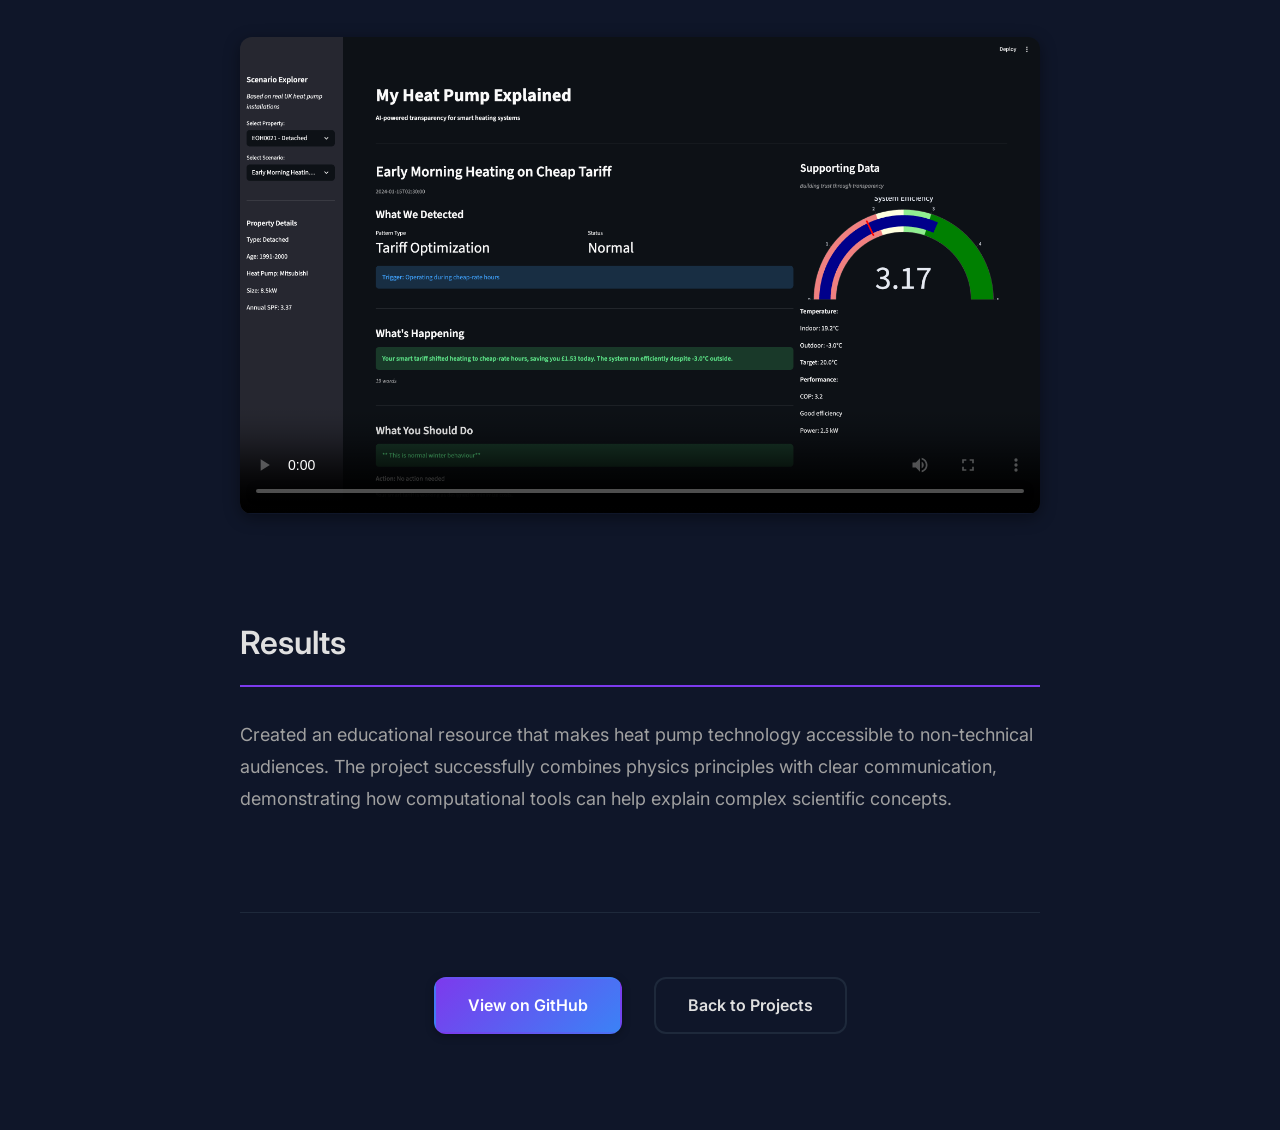
==== commit cb18c9f9: "Update case studies with real competition data and remove metric cards - Remove PINN project card fr" ====
--- a/projects/heat-pump-explained.html
+++ b/projects/heat-pump-explained.html
@@ -26,20 +26,6 @@
             <div class="case-study-header reveal">
                 <h1 class="case-study-title">Heat Pump Explained</h1>
                 <p class="case-study-subtitle">Educational hackathon project explaining heat pump technology for non-technical audiences</p>
-                <div class="case-study-metrics">
-                    <div class="metric-item">
-                        <div class="metric-value">Educational</div>
-                        <div class="metric-label">Project Type</div>
-                    </div>
-                    <div class="metric-item">
-                        <div class="metric-value">Hackathon</div>
-                        <div class="metric-label">Context</div>
-                    </div>
-                    <div class="metric-item">
-                        <div class="metric-value">Interactive</div>
-                        <div class="metric-label">Demos</div>
-                    </div>
-                </div>
             </div>
         </div>
     </section>
--- a/styles.css
+++ b/styles.css
@@ -285,35 +285,40 @@
 .hero-title {
     font-size: var(--font-size-4xl);
     font-weight: 700;
-    margin-bottom: var(--spacing-sm);
+    margin-bottom: var(--spacing-lg);
     background: var(--accent-gradient);
     -webkit-background-clip: text;
     -webkit-text-fill-color: transparent;
     background-clip: text;
+    line-height: 1.2;
+    word-spacing: normal;
+    hyphens: none;
 }
 
 .hero-subtitle {
     font-size: var(--font-size-xl);
-    color: var(--text-secondary);
-    margin-bottom: var(--spacing-md);
-    font-weight: 500;
-}
-
-.hero-subtitle {
-    font-size: var(--font-size-xl);
     color: var(--text-primary);
     margin-bottom: var(--spacing-md);
     font-weight: 600;
-}
-
-.hero-proof-chips {
+    line-height: 1.5;
+}
+
+.hero-description {
+    font-size: var(--font-size-base);
+    color: var(--text-secondary);
+    margin-bottom: var(--spacing-xl);
+    line-height: 1.7;
+    max-width: 600px;
+}
+
+.hero-pillar-chips {
     display: flex;
     flex-wrap: wrap;
     gap: var(--spacing-sm);
-    margin-bottom: var(--spacing-lg);
-}
-
-.proof-chip {
+    margin-bottom: var(--spacing-xl);
+}
+
+.pillar-chip {
     display: inline-block;
     padding: 0.5rem 1rem;
     background: rgba(124, 58, 237, 0.15);
@@ -322,12 +327,33 @@
     color: var(--accent-purple);
     font-size: var(--font-size-sm);
     font-weight: 500;
+    transition: all var(--transition-base);
+    white-space: nowrap;
+}
+
+.pillar-chip:hover {
+    background: rgba(124, 58, 237, 0.25);
+    border-color: var(--accent-purple);
+    transform: translateY(-2px);
+}
+
+.pillar-chip:focus-visible {
+    outline: 2px solid var(--accent-purple);
+    outline-offset: 2px;
 }
 
 .hero-buttons {
     display: flex;
     gap: var(--spacing-md);
     flex-wrap: wrap;
+    margin-bottom: var(--spacing-md);
+}
+
+.hero-cv-buttons {
+    display: flex;
+    gap: var(--spacing-sm);
+    flex-wrap: wrap;
+    margin-top: var(--spacing-sm);
 }
 
 .btn {
@@ -384,18 +410,13 @@
     outline-offset: 2px;
 }
 
-.cv-buttons {
-    display: flex;
-    gap: var(--spacing-sm);
-    flex-wrap: wrap;
-}
-
-.hero-status {
+.hero-quick-facts {
     display: flex;
     justify-content: center;
-}
-
-.status-panel {
+    align-items: flex-start;
+}
+
+.quick-facts-panel {
     background: var(--bg-card);
     border: 1px solid var(--border-color);
     border-radius: var(--radius-lg);
@@ -406,47 +427,61 @@
     transition: transform var(--transition-base), box-shadow var(--transition-base);
 }
 
-.status-panel:hover {
+.quick-facts-panel:hover {
     transform: translateY(-4px);
     box-shadow: var(--shadow-lg);
 }
 
-.status-badge {
-    display: inline-block;
-    padding: var(--spacing-xs) var(--spacing-sm);
-    background: rgba(124, 58, 237, 0.2);
-    border: 1px solid var(--accent-purple);
-    border-radius: var(--radius-sm);
+.quick-facts-title {
+    font-size: var(--font-size-lg);
+    font-weight: 600;
+    color: var(--text-primary);
+    margin-bottom: var(--spacing-md);
+    text-align: center;
+}
+
+.quick-facts-content {
+    display: flex;
+    flex-direction: column;
+    gap: var(--spacing-md);
+}
+
+.quick-fact-item {
+    display: flex;
+    flex-direction: column;
+    gap: var(--spacing-xs);
+}
+
+.quick-fact-label {
+    font-size: var(--font-size-xs);
+    color: var(--text-secondary);
+    text-transform: uppercase;
+    letter-spacing: 0.5px;
+    font-weight: 600;
+}
+
+.quick-fact-value {
     font-size: var(--font-size-sm);
-    color: var(--accent-purple);
-    margin-bottom: var(--spacing-md);
+    color: var(--text-primary);
     font-weight: 500;
-}
-
-.status-tags {
+    line-height: 1.5;
+}
+
+.quick-fact-tags {
     display: flex;
     flex-wrap: wrap;
     gap: var(--spacing-xs);
-    margin-bottom: var(--spacing-md);
-}
-
-.tag {
-    padding: 0.375rem 0.75rem;
-    background: rgba(59, 130, 246, 0.1);
-    border: 1px solid rgba(59, 130, 246, 0.3);
+    margin-top: var(--spacing-xs);
+}
+
+.quick-fact-tag {
+    padding: 0.25rem 0.75rem;
+    background: rgba(124, 58, 237, 0.15);
+    border: 1px solid rgba(124, 58, 237, 0.3);
     border-radius: var(--radius-sm);
-    font-size: var(--font-size-sm);
-    color: var(--accent-blue);
-}
-
-.status-description {
-    margin-top: var(--spacing-md);
-    padding-top: var(--spacing-md);
-    border-top: 1px solid var(--border-color);
-    color: var(--text-secondary);
-    font-size: var(--font-size-sm);
-    line-height: 1.6;
-    text-align: center;
+    font-size: var(--font-size-xs);
+    color: var(--accent-purple);
+    font-weight: 500;
 }
 
 .status-stats {
@@ -479,14 +514,50 @@
     .hero-container {
         grid-template-columns: 1fr;
         text-align: center;
+        gap: var(--spacing-xl);
     }
     
     .hero-title {
         font-size: var(--font-size-3xl);
+        margin-bottom: var(--spacing-md);
+    }
+    
+    .hero-subtitle {
+        margin-bottom: var(--spacing-sm);
+    }
+    
+    .hero-description {
+        max-width: 100%;
+        margin-bottom: var(--spacing-lg);
+    }
+    
+    .hero-pillar-chips {
+        justify-content: center;
+        margin-bottom: var(--spacing-lg);
+        gap: 0.5rem;
+    }
+    
+    .pillar-chip {
+        font-size: var(--font-size-xs);
+        padding: 0.4rem 0.875rem;
     }
     
     .hero-buttons {
         justify-content: center;
+        gap: var(--spacing-sm);
+    }
+    
+    .hero-buttons .btn {
+        padding: 0.75rem 1.5rem;
+        font-size: var(--font-size-sm);
+    }
+    
+    .hero-cv-buttons {
+        justify-content: center;
+    }
+    
+    .quick-facts-panel {
+        max-width: 100%;
     }
 }
 
@@ -546,6 +617,43 @@
     font-size: 1.5rem;
     color: var(--accent-purple);
     font-weight: bold;
+}
+
+.featured-projects-heading {
+    font-size: var(--font-size-2xl);
+    font-weight: 600;
+    margin-bottom: var(--spacing-sm);
+    margin-top: var(--spacing-lg);
+    padding-bottom: var(--spacing-sm);
+    text-align: left;
+    color: var(--accent-purple);
+    border-bottom: 2px solid rgba(255, 255, 255, 0.2);
+    display: flex;
+    align-items: center;
+    gap: var(--spacing-sm);
+}
+
+.featured-projects-heading::before {
+    content: '⭐';
+    font-size: 1.5rem;
+}
+
+.more-projects-heading {
+    font-size: var(--font-size-2xl);
+    font-weight: 600;
+    margin-bottom: var(--spacing-sm);
+    margin-top: var(--spacing-xl);
+    padding-bottom: var(--spacing-sm);
+    text-align: left;
+    color: var(--text-primary);
+    border-bottom: 2px solid rgba(255, 255, 255, 0.2);
+}
+
+.subsection-description {
+    color: var(--text-secondary);
+    font-size: var(--font-size-sm);
+    margin-bottom: var(--spacing-md);
+    font-style: italic;
 }
 
 /* ============================================
